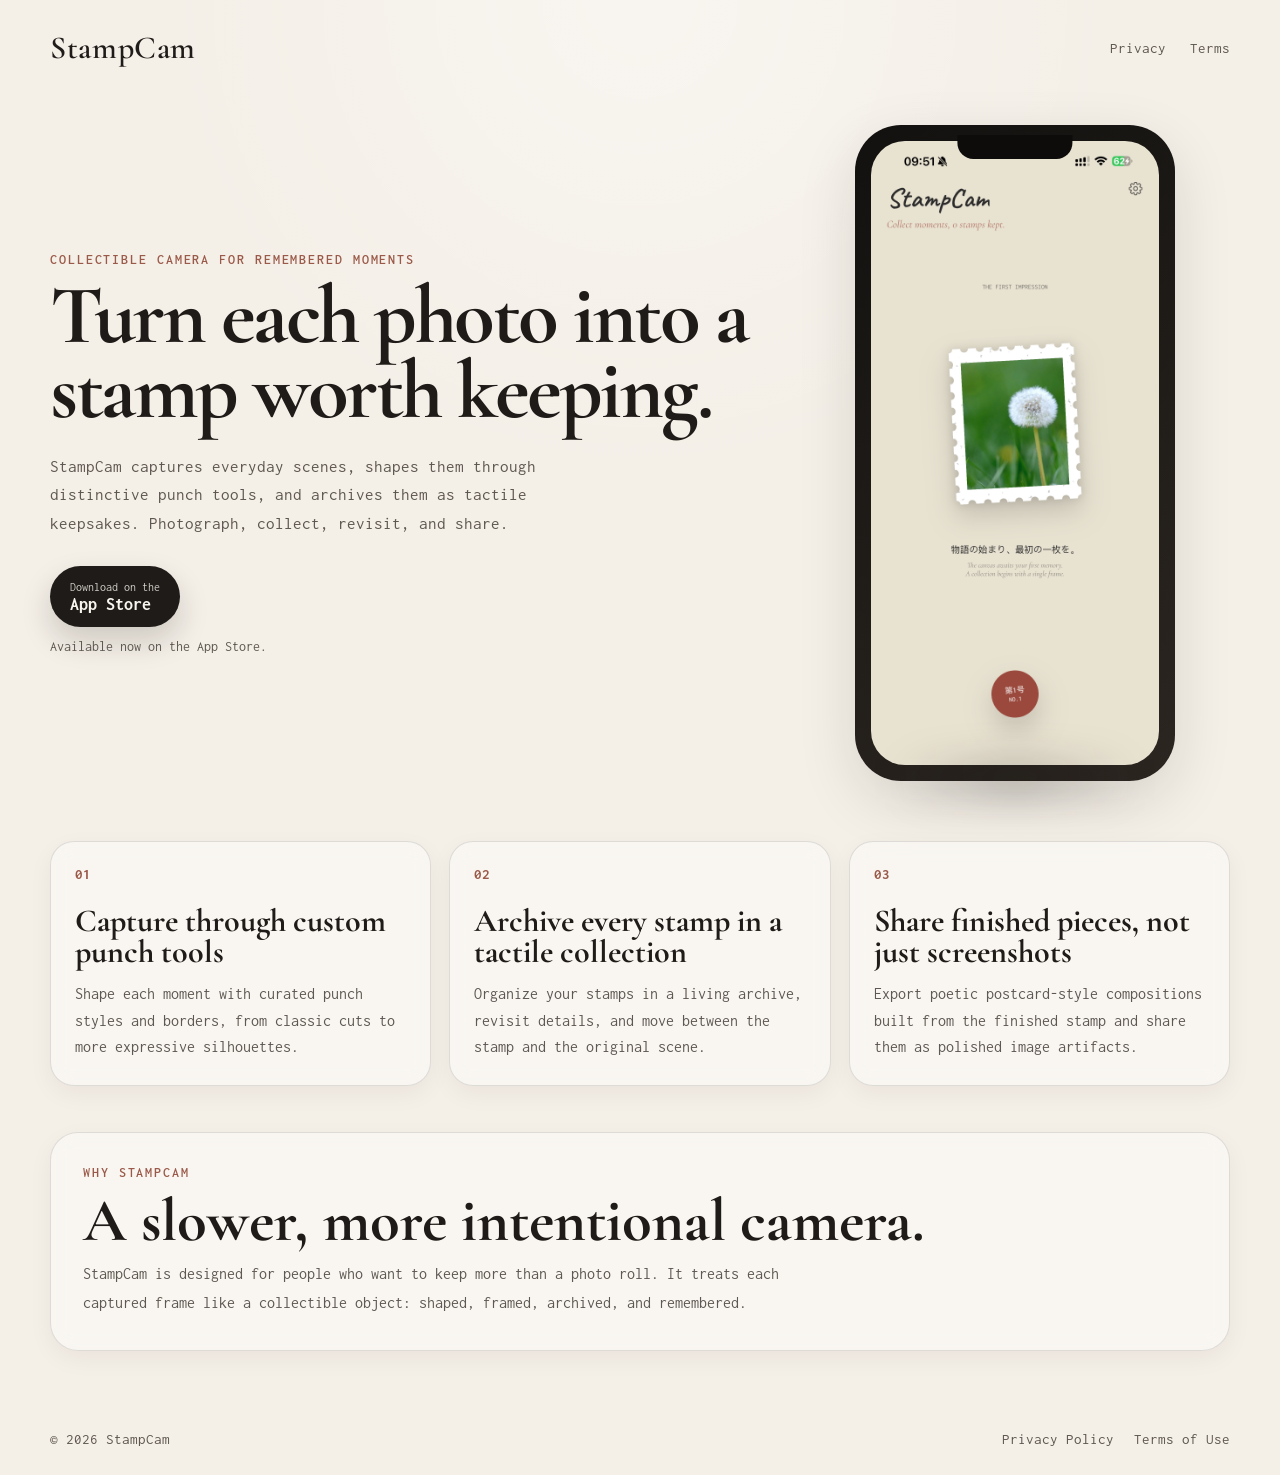
==== index.html @ eee83e36 "Create StampCam landing page" ====
<!DOCTYPE html>
<html lang="en">
<head>
  <meta charset="UTF-8">
  <meta name="viewport" content="width=device-width, initial-scale=1.0">
  <title>StampCam</title>
  <meta
    name="description"
    content="StampCam turns everyday photos into collectible stamps you can archive, revisit, and share."
  >
  <link rel="preconnect" href="https://fonts.googleapis.com">
  <link rel="preconnect" href="https://fonts.gstatic.com" crossorigin>
  <link href="https://fonts.googleapis.com/css2?family=Cormorant+Garamond:wght@400;500;600;700&family=Inconsolata:wght@400;500;600;700&display=swap" rel="stylesheet">
  <link rel="stylesheet" href="./styles.css">
</head>
<body>
  <div class="site-shell">
    <header class="topbar">
      <a class="brand" href="./index.html">StampCam</a>
      <nav class="topnav">
        <a href="./privacy.html">Privacy</a>
        <a href="./terms.html">Terms</a>
      </nav>
    </header>

    <main>
      <section class="hero">
        <div class="hero-copy">
          <p class="eyebrow">Collectible camera for remembered moments</p>
          <h1>Turn each photo into a stamp worth keeping.</h1>
          <p class="hero-text">
            StampCam captures everyday scenes, shapes them through distinctive punch tools,
            and archives them as tactile keepsakes. Photograph, collect, revisit, and share.
          </p>
          <div class="hero-actions">
            <a class="appstore-button" href="https://apps.apple.com/app/id6761446283" target="_blank" rel="noreferrer">
              <span class="appstore-label">Download on the</span>
              <span class="appstore-title">App Store</span>
            </a>
            <p class="hero-note">Available now on the App Store.</p>
          </div>
        </div>

        <div class="hero-device">
          <div class="device-frame">
            <div class="device-notch"></div>
            <img src="./assets/hero-screen.png" alt="StampCam app preview">
          </div>
          <div class="device-shadow"></div>
        </div>
      </section>

      <section class="feature-grid">
        <article class="feature-card">
          <p class="feature-number">01</p>
          <h2>Capture through custom punch tools</h2>
          <p>
            Shape each moment with curated punch styles and borders, from classic cuts
            to more expressive silhouettes.
          </p>
        </article>

        <article class="feature-card">
          <p class="feature-number">02</p>
          <h2>Archive every stamp in a tactile collection</h2>
          <p>
            Organize your stamps in a living archive, revisit details, and move between
            the stamp and the original scene.
          </p>
        </article>

        <article class="feature-card">
          <p class="feature-number">03</p>
          <h2>Share finished pieces, not just screenshots</h2>
          <p>
            Export poetic postcard-style compositions built from the finished stamp and
            share them as polished image artifacts.
          </p>
        </article>
      </section>

      <section class="story-section">
        <div class="story-card">
          <p class="eyebrow">Why StampCam</p>
          <h2>A slower, more intentional camera.</h2>
          <p>
            StampCam is designed for people who want to keep more than a photo roll.
            It treats each captured frame like a collectible object: shaped, framed,
            archived, and remembered.
          </p>
        </div>
      </section>
    </main>

    <footer class="footer">
      <p>© 2026 StampCam</p>
      <div class="footer-links">
        <a href="./privacy.html">Privacy Policy</a>
        <a href="./terms.html">Terms of Use</a>
      </div>
    </footer>
  </div>
</body>
</html>
---- styles.css ----
:root {
  --paper: #f4efe7;
  --paper-deep: #e8dfd0;
  --ink: #1f1b18;
  --ink-soft: #5f5852;
  --rust: #9b5a49;
  --rust-dark: #784437;
  --line: rgba(31, 27, 24, 0.12);
  --shadow: 0 20px 60px rgba(28, 23, 19, 0.12);
  --content-width: 1180px;
}

* {
  box-sizing: border-box;
}

html {
  scroll-behavior: smooth;
}

body {
  margin: 0;
  min-height: 100vh;
  background:
    radial-gradient(circle at top, rgba(255,255,255,0.4), transparent 30%),
    var(--paper);
  color: var(--ink);
  font-family: "Inconsolata", monospace;
}

a {
  color: inherit;
  text-decoration: none;
}

img {
  max-width: 100%;
  display: block;
}

.site-shell,
.policy-shell {
  min-height: 100vh;
}

.topbar {
  width: min(calc(100% - 40px), var(--content-width));
  margin: 0 auto;
  padding: 28px 0 10px;
  display: flex;
  align-items: center;
  justify-content: space-between;
}

.brand {
  font-family: "Cormorant Garamond", serif;
  font-size: 2rem;
  font-weight: 600;
  letter-spacing: 0.02em;
}

.topnav {
  display: flex;
  align-items: center;
  gap: 24px;
  font-size: 0.95rem;
  color: var(--ink-soft);
}

.hero {
  width: min(calc(100% - 40px), var(--content-width));
  margin: 0 auto;
  padding: 48px 0 60px;
  display: grid;
  grid-template-columns: minmax(0, 1fr) minmax(320px, 430px);
  gap: 48px;
  align-items: center;
}

.hero-copy h1,
.policy-content h1,
.story-card h2,
.feature-card h2 {
  font-family: "Cormorant Garamond", serif;
}

.eyebrow {
  margin: 0 0 12px;
  font-size: 0.85rem;
  font-weight: 600;
  letter-spacing: 0.14em;
  text-transform: uppercase;
  color: var(--rust);
}

.hero-copy h1 {
  margin: 0;
  font-size: clamp(3rem, 7vw, 5.2rem);
  line-height: 0.9;
  letter-spacing: -0.03em;
}

.hero-text {
  max-width: 540px;
  margin: 24px 0 0;
  font-size: 1.05rem;
  line-height: 1.7;
  color: var(--ink-soft);
}

.hero-actions {
  margin-top: 28px;
}

.appstore-button {
  display: inline-flex;
  flex-direction: column;
  gap: 2px;
  padding: 14px 20px;
  border-radius: 999px;
  background: var(--ink);
  color: #f8f5ef;
  box-shadow: 0 14px 30px rgba(31, 27, 24, 0.18);
}

.appstore-label {
  font-size: 0.78rem;
  opacity: 0.82;
}

.appstore-title {
  font-size: 1.1rem;
  font-weight: 700;
}

.hero-note {
  margin: 12px 0 0;
  font-size: 0.85rem;
  color: var(--ink-soft);
}

.hero-device {
  position: relative;
  display: flex;
  justify-content: center;
}

.device-frame {
  position: relative;
  width: 320px;
  padding: 16px;
  border-radius: 46px;
  background: linear-gradient(145deg, #12110f, #2c2621);
  box-shadow: var(--shadow);
}

.device-frame img {
  aspect-ratio: 1290 / 2796;
  width: 100%;
  border-radius: 34px;
  object-fit: cover;
}

.device-notch {
  position: absolute;
  top: 10px;
  left: 50%;
  transform: translateX(-50%);
  width: 36%;
  height: 24px;
  background: #0d0c0b;
  border-bottom-left-radius: 16px;
  border-bottom-right-radius: 16px;
  z-index: 2;
}

.device-shadow {
  position: absolute;
  inset: auto 10% -18px;
  height: 40px;
  background: radial-gradient(circle, rgba(23, 20, 18, 0.22), transparent 70%);
  filter: blur(18px);
}

.feature-grid,
.story-section,
.footer {
  width: min(calc(100% - 40px), var(--content-width));
  margin: 0 auto;
}

.feature-grid {
  padding: 0 0 36px;
  display: grid;
  grid-template-columns: repeat(3, minmax(0, 1fr));
  gap: 18px;
}

.feature-card,
.story-card,
.policy-content section {
  border: 1px solid var(--line);
  background: rgba(255,255,255,0.45);
  backdrop-filter: blur(10px);
  box-shadow: 0 8px 24px rgba(32, 28, 24, 0.05);
}

.feature-card {
  min-height: 240px;
  padding: 24px;
  border-radius: 24px;
}

.feature-number {
  margin: 0 0 24px;
  font-size: 0.95rem;
  font-weight: 700;
  color: var(--rust);
}

.feature-card h2 {
  margin: 0 0 14px;
  font-size: 2rem;
  line-height: 0.95;
}

.feature-card p:last-child {
  margin: 0;
  color: var(--ink-soft);
  line-height: 1.7;
  font-size: 0.98rem;
}

.story-section {
  padding: 10px 0 80px;
}

.story-card {
  padding: 32px;
  border-radius: 28px;
}

.story-card h2 {
  margin: 0 0 10px;
  font-size: clamp(2.2rem, 5vw, 3.8rem);
  line-height: 0.96;
}

.story-card p:last-child {
  margin: 0;
  max-width: 720px;
  color: var(--ink-soft);
  font-size: 1rem;
  line-height: 1.8;
}

.footer {
  padding: 0 0 28px;
  display: flex;
  align-items: center;
  justify-content: space-between;
  gap: 20px;
  color: var(--ink-soft);
  font-size: 0.92rem;
}

.footer p {
  margin: 0;
}

.footer-links {
  display: flex;
  gap: 20px;
}

.policy-topbar {
  padding-bottom: 18px;
}

.policy-content {
  width: min(calc(100% - 40px), 860px);
  margin: 0 auto;
  padding: 24px 0 80px;
}

.policy-content h1 {
  margin: 0;
  font-size: clamp(3rem, 7vw, 4.6rem);
  line-height: 0.92;
}

.policy-updated {
  margin: 14px 0 32px;
  color: var(--ink-soft);
  font-size: 0.95rem;
}

.policy-content section {
  margin-bottom: 18px;
  padding: 24px;
  border-radius: 24px;
}

.policy-content h2 {
  margin: 0 0 10px;
  font-family: "Cormorant Garamond", serif;
  font-size: 2rem;
}

.policy-content p,
.policy-content li {
  color: var(--ink-soft);
  font-size: 1rem;
  line-height: 1.8;
}

.policy-content ul {
  margin: 10px 0 0 20px;
  padding: 0;
}

@media (max-width: 960px) {
  .hero {
    grid-template-columns: 1fr;
    padding-top: 26px;
  }

  .hero-device {
    order: -1;
  }

  .feature-grid {
    grid-template-columns: 1fr;
  }
}

@media (max-width: 640px) {
  .topbar,
  .hero,
  .feature-grid,
  .story-section,
  .footer,
  .policy-content {
    width: min(calc(100% - 28px), var(--content-width));
  }

  .topbar {
    padding-top: 20px;
    align-items: flex-start;
    flex-direction: column;
    gap: 12px;
  }

  .brand {
    font-size: 1.8rem;
  }

  .device-frame {
    width: min(100%, 320px);
  }

  .footer {
    flex-direction: column;
    align-items: flex-start;
  }
}
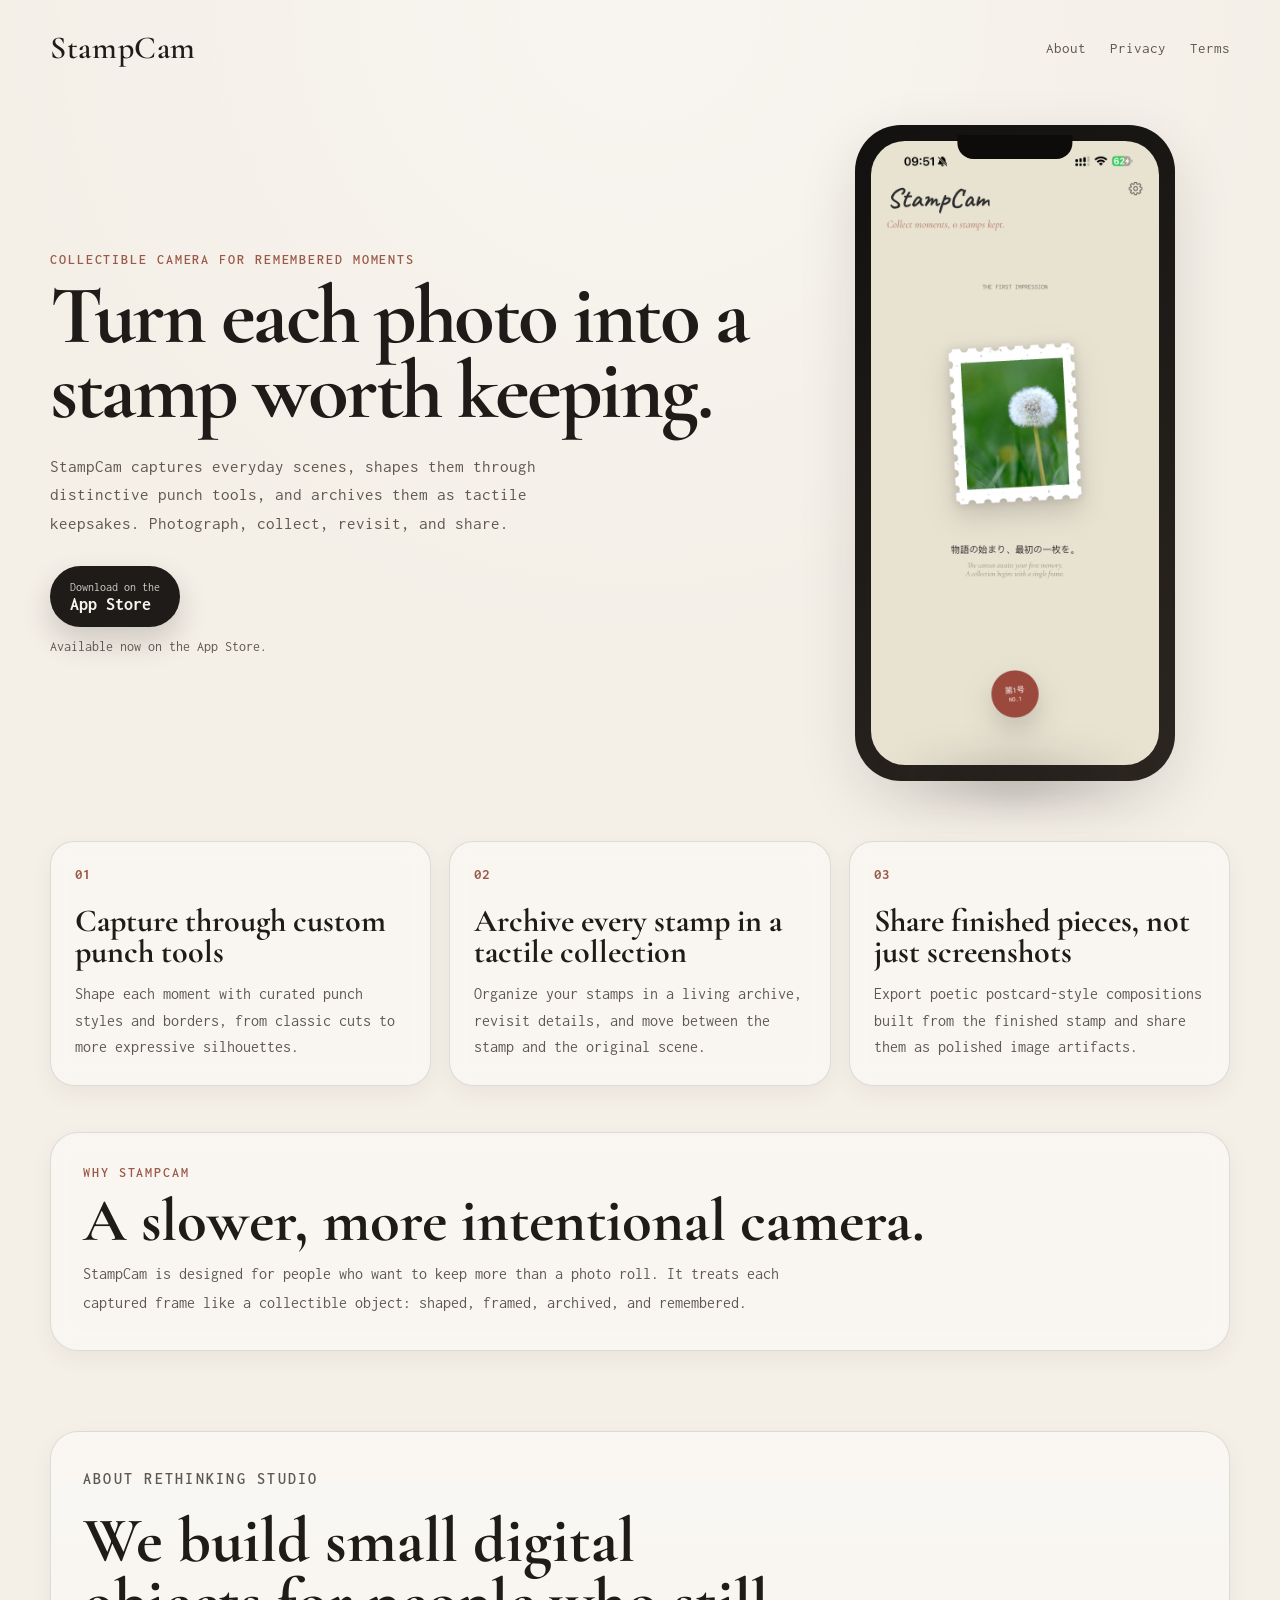
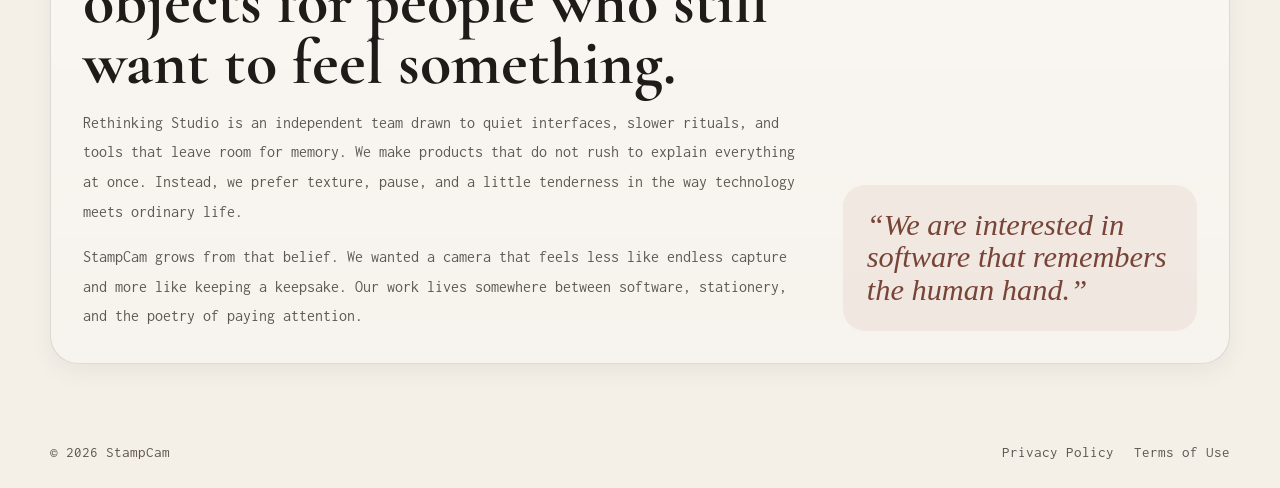
==== commit 6a8c1043: "Add studio about section" ====
--- a/index.html
+++ b/index.html
@@ -18,6 +18,7 @@
     <header class="topbar">
       <a class="brand" href="./index.html">StampCam</a>
       <nav class="topnav">
+        <a href="#about">About</a>
         <a href="./privacy.html">Privacy</a>
         <a href="./terms.html">Terms</a>
       </nav>
@@ -90,6 +91,31 @@
           </p>
         </div>
       </section>
+
+      <section class="about-section" id="about">
+        <div class="about-card">
+          <div class="about-copy">
+            <p class="eyebrow">About Rethinking Studio</p>
+            <h2>We build small digital objects for people who still want to feel something.</h2>
+            <p>
+              Rethinking Studio is an independent team drawn to quiet interfaces, slower rituals,
+              and tools that leave room for memory. We make products that do not rush to explain
+              everything at once. Instead, we prefer texture, pause, and a little tenderness in the way
+              technology meets ordinary life.
+            </p>
+            <p>
+              StampCam grows from that belief. We wanted a camera that feels less like endless capture
+              and more like keeping a keepsake. Our work lives somewhere between software, stationery,
+              and the poetry of paying attention.
+            </p>
+          </div>
+          <div class="about-aside">
+            <p class="about-quote">
+              “We are interested in software that remembers the human hand.”
+            </p>
+          </div>
+        </div>
+      </section>
     </main>
 
     <footer class="footer">
--- a/styles.css
+++ b/styles.css
@@ -254,6 +254,59 @@
   line-height: 1.8;
 }
 
+.about-section {
+  width: min(calc(100% - 40px), var(--content-width));
+  margin: 0 auto;
+  padding: 0 0 80px;
+}
+
+.about-card {
+  display: grid;
+  grid-template-columns: minmax(0, 1.35fr) minmax(240px, 0.65fr);
+  gap: 24px;
+  padding: 32px;
+  border: 1px solid var(--line);
+  border-radius: 28px;
+  background: linear-gradient(180deg, rgba(255,255,255,0.52), rgba(255,255,255,0.28));
+  box-shadow: 0 8px 24px rgba(32, 28, 24, 0.05);
+}
+
+.about-copy h2 {
+  margin: 0 0 14px;
+  font-family: "Cormorant Garamond", serif;
+  font-size: clamp(2.4rem, 5vw, 4rem);
+  line-height: 0.96;
+}
+
+.about-copy p {
+  margin: 0 0 16px;
+  color: var(--ink-soft);
+  font-size: 1rem;
+  line-height: 1.85;
+}
+
+.about-copy p:last-child {
+  margin-bottom: 0;
+}
+
+.about-aside {
+  display: flex;
+  align-items: flex-end;
+  justify-content: flex-end;
+}
+
+.about-quote {
+  margin: 0;
+  padding: 24px;
+  border-radius: 22px;
+  background: rgba(155, 90, 73, 0.08);
+  color: var(--rust-dark);
+  font-family: "Cormorant Garamond", serif;
+  font-size: 1.9rem;
+  line-height: 1.08;
+  font-style: italic;
+}
+
 .footer {
   padding: 0 0 28px;
   display: flex;
@@ -331,6 +384,14 @@
 
   .feature-grid {
     grid-template-columns: 1fr;
+  }
+
+  .about-card {
+    grid-template-columns: 1fr;
+  }
+
+  .about-aside {
+    justify-content: flex-start;
   }
 }
 
@@ -339,6 +400,7 @@
   .hero,
   .feature-grid,
   .story-section,
+  .about-section,
   .footer,
   .policy-content {
     width: min(calc(100% - 28px), var(--content-width));
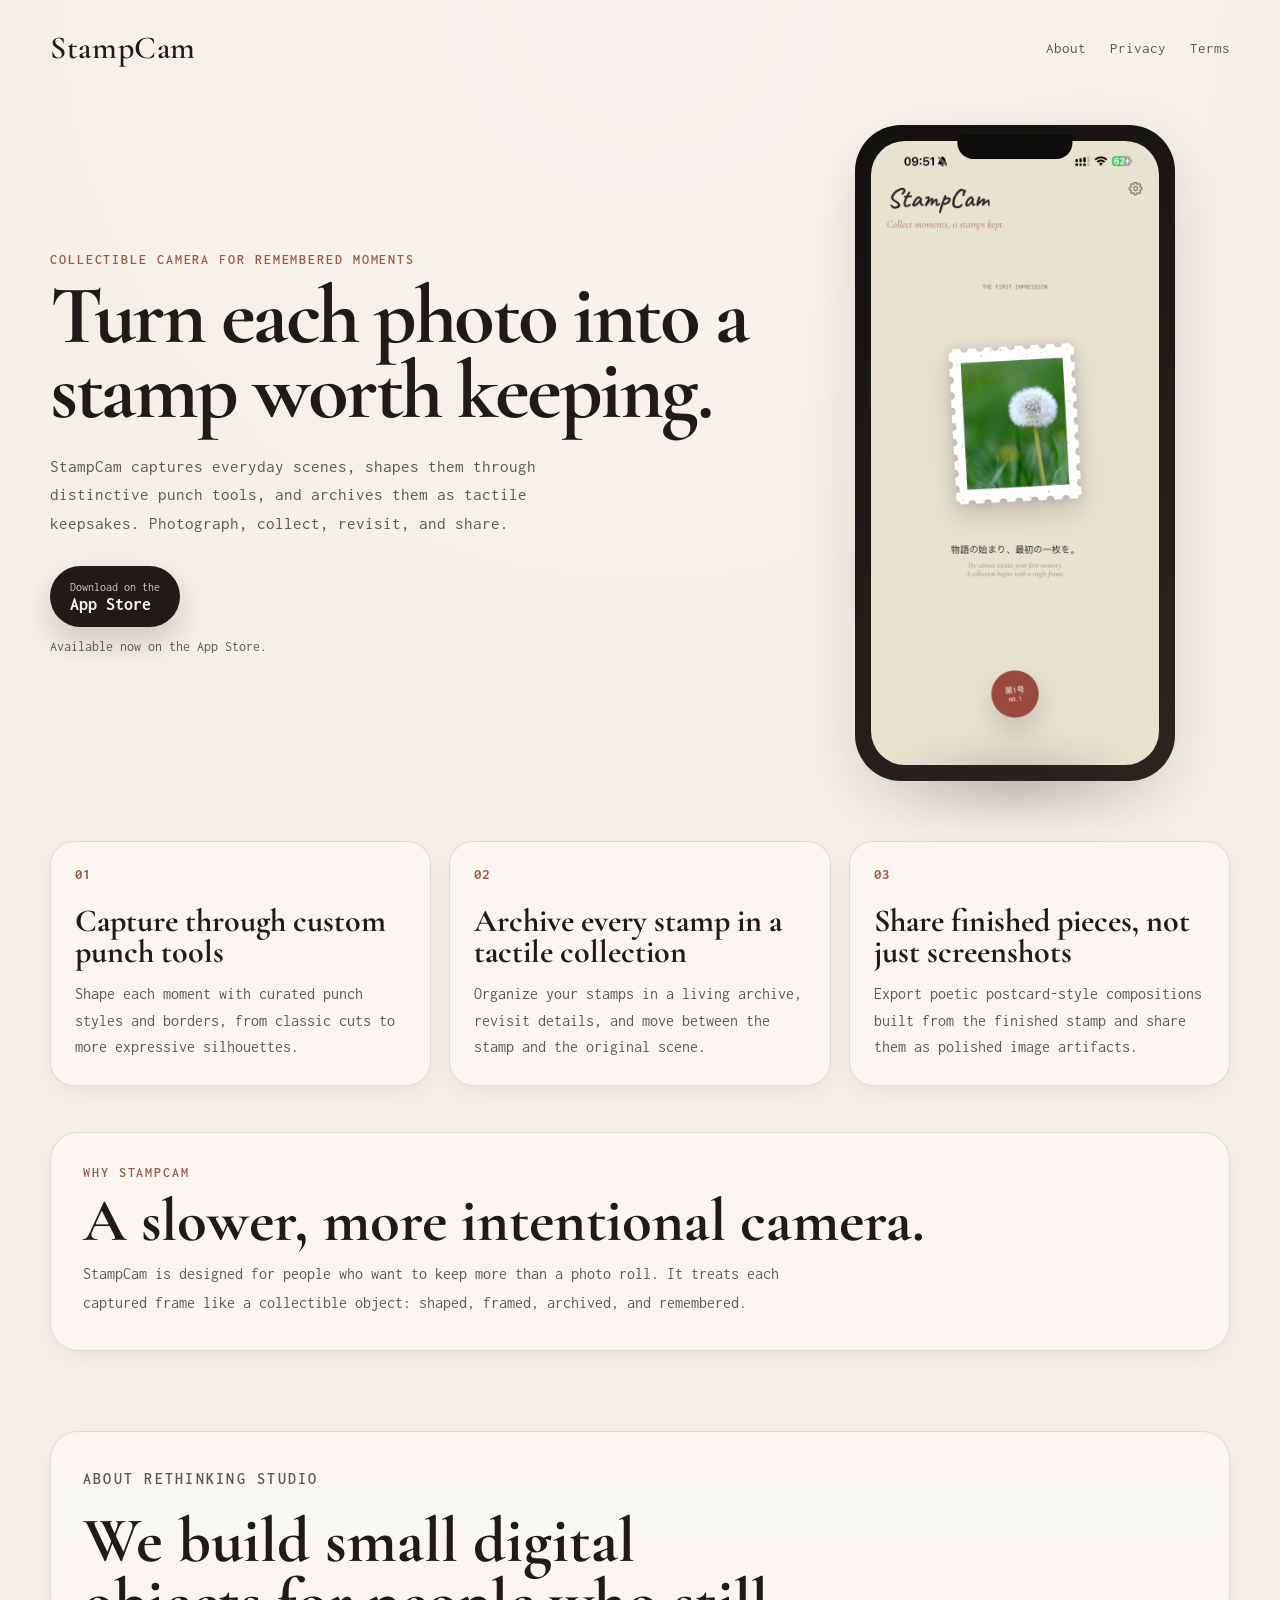
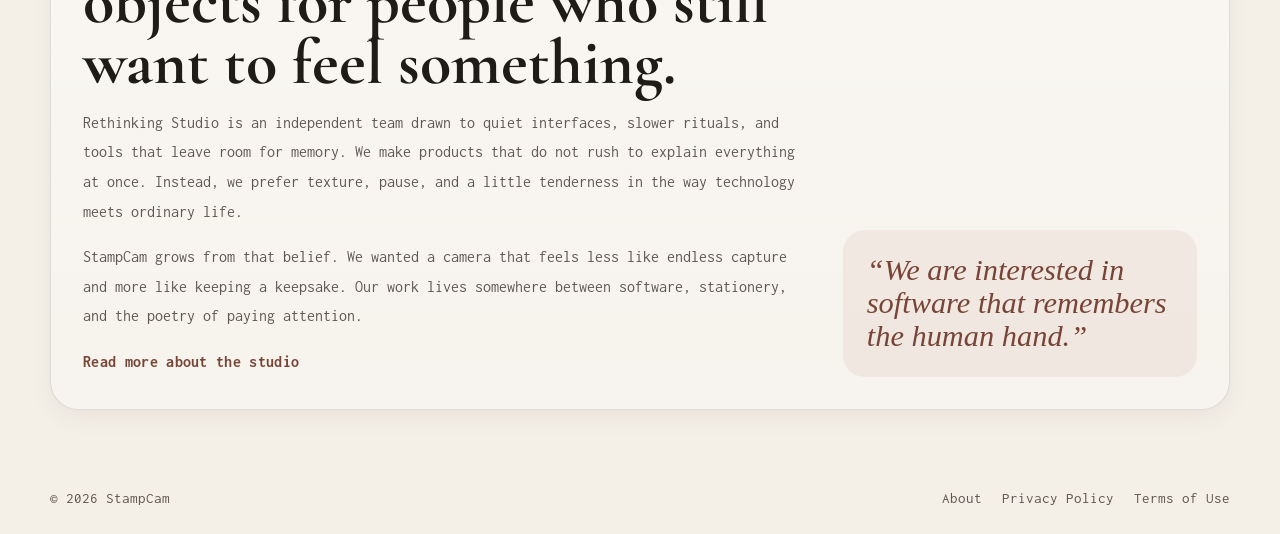
==== commit 1cf3a4f1: "Add dedicated about page" ====
--- a/index.html
+++ b/index.html
@@ -18,7 +18,7 @@
     <header class="topbar">
       <a class="brand" href="./index.html">StampCam</a>
       <nav class="topnav">
-        <a href="#about">About</a>
+        <a href="./about.html">About</a>
         <a href="./privacy.html">Privacy</a>
         <a href="./terms.html">Terms</a>
       </nav>
@@ -108,6 +108,9 @@
               and more like keeping a keepsake. Our work lives somewhere between software, stationery,
               and the poetry of paying attention.
             </p>
+            <p class="about-link-row">
+              <a class="text-link" href="./about.html">Read more about the studio</a>
+            </p>
           </div>
           <div class="about-aside">
             <p class="about-quote">
@@ -121,6 +124,7 @@
     <footer class="footer">
       <p>© 2026 StampCam</p>
       <div class="footer-links">
+        <a href="./about.html">About</a>
         <a href="./privacy.html">Privacy Policy</a>
         <a href="./terms.html">Terms of Use</a>
       </div>
--- a/styles.css
+++ b/styles.css
@@ -289,6 +289,16 @@
   margin-bottom: 0;
 }
 
+.about-link-row {
+  margin-top: 24px;
+}
+
+.text-link {
+  color: var(--rust-dark);
+  font-weight: 700;
+  letter-spacing: 0.02em;
+}
+
 .about-aside {
   display: flex;
   align-items: flex-end;
